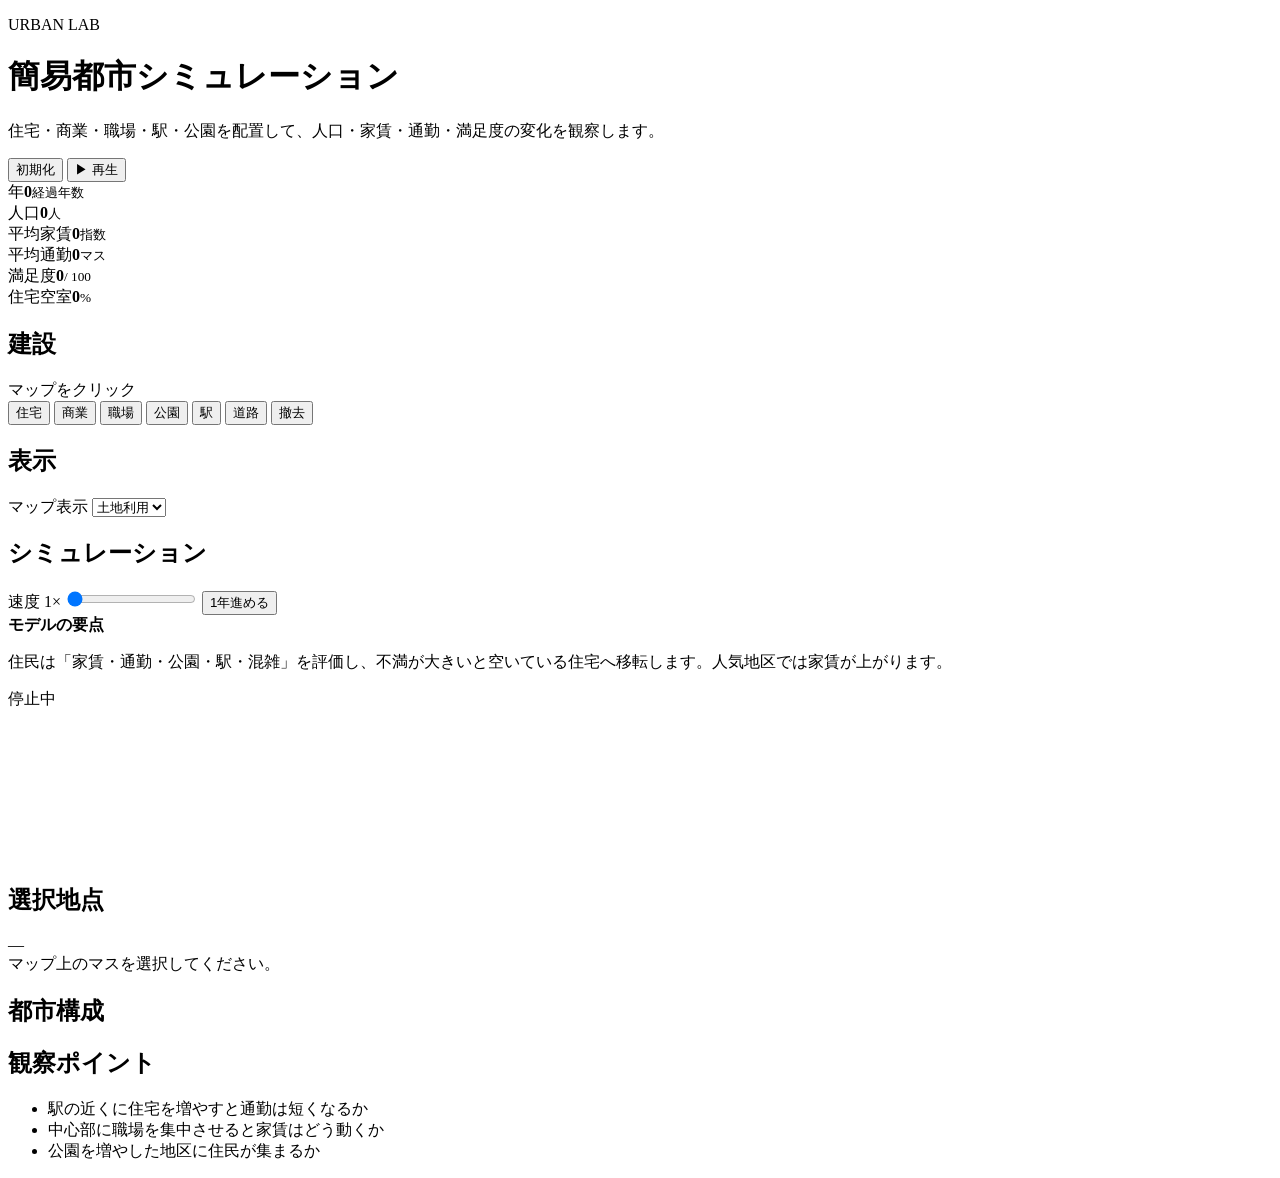
==== urban-sim/index.html @ fc6b77a6 "Add Urban Lab simulation UI" ====
<!doctype html>
<html lang="ja">
<head>
  <meta charset="utf-8" />
  <meta name="viewport" content="width=device-width,initial-scale=1" />
  <meta name="theme-color" content="#0b1020" />
  <title>Urban Lab — 簡易都市シミュレーション</title>
  <link rel="stylesheet" href="./style.css" />
</head>
<body>
  <main class="app-shell">
    <header class="topbar">
      <div>
        <p class="eyebrow">URBAN LAB</p>
        <h1>簡易都市シミュレーション</h1>
        <p class="subtitle">住宅・商業・職場・駅・公園を配置して、人口・家賃・通勤・満足度の変化を観察します。</p>
      </div>
      <div class="header-actions">
        <button id="resetBtn" class="button ghost" type="button">初期化</button>
        <button id="playBtn" class="button primary" type="button">▶ 再生</button>
      </div>
    </header>

    <section class="kpis" aria-label="都市指標">
      <article class="kpi"><span>年</span><strong id="yearStat">0</strong><small>経過年数</small></article>
      <article class="kpi"><span>人口</span><strong id="populationStat">0</strong><small>人</small></article>
      <article class="kpi"><span>平均家賃</span><strong id="rentStat">0</strong><small>指数</small></article>
      <article class="kpi"><span>平均通勤</span><strong id="commuteStat">0</strong><small>マス</small></article>
      <article class="kpi"><span>満足度</span><strong id="satisfactionStat">0</strong><small>/ 100</small></article>
      <article class="kpi"><span>住宅空室</span><strong id="vacancyStat">0</strong><small>%</small></article>
    </section>

    <section class="workspace">
      <aside class="panel controls-panel">
        <div class="panel-section">
          <div class="section-heading">
            <h2>建設</h2>
            <span>マップをクリック</span>
          </div>
          <div id="toolPalette" class="tool-grid" role="group" aria-label="建設ツール">
            <button class="tool active" data-tool="residential" type="button"><i class="swatch residential"></i><span>住宅</span></button>
            <button class="tool" data-tool="commercial" type="button"><i class="swatch commercial"></i><span>商業</span></button>
            <button class="tool" data-tool="office" type="button"><i class="swatch office"></i><span>職場</span></button>
            <button class="tool" data-tool="park" type="button"><i class="swatch park"></i><span>公園</span></button>
            <button class="tool" data-tool="station" type="button"><i class="swatch station"></i><span>駅</span></button>
            <button class="tool" data-tool="road" type="button"><i class="swatch road"></i><span>道路</span></button>
            <button class="tool danger" data-tool="empty" type="button"><i class="swatch empty"></i><span>撤去</span></button>
          </div>
        </div>

        <div class="panel-section">
          <div class="section-heading">
            <h2>表示</h2>
          </div>
          <label class="field-label" for="viewMode">マップ表示</label>
          <select id="viewMode" class="select">
            <option value="landuse">土地利用</option>
            <option value="rent">家賃</option>
            <option value="satisfaction">満足度</option>
            <option value="density">人口密度</option>
          </select>
        </div>

        <div class="panel-section">
          <div class="section-heading">
            <h2>シミュレーション</h2>
          </div>
          <label class="field-label" for="speedRange">速度 <span id="speedLabel">1×</span></label>
          <input id="speedRange" type="range" min="1" max="5" value="1" step="1" />
          <button id="stepBtn" class="button full" type="button">1年進める</button>
        </div>

        <div class="panel-section info-box">
          <strong>モデルの要点</strong>
          <p>住民は「家賃・通勤・公園・駅・混雑」を評価し、不満が大きいと空いている住宅へ移転します。人気地区では家賃が上がります。</p>
        </div>
      </aside>

      <section class="map-panel" aria-label="都市マップ">
        <div class="map-toolbar">
          <div class="legend" id="legend"></div>
          <span id="runState" class="run-state">停止中</span>
        </div>
        <div class="canvas-wrap">
          <canvas id="cityCanvas" aria-label="都市グリッド"></canvas>
          <div id="cellTooltip" class="tooltip" hidden></div>
        </div>
      </section>

      <aside class="panel detail-panel">
        <div class="panel-section">
          <div class="section-heading"><h2>選択地点</h2><span id="selectedCoord">—</span></div>
          <div id="cellDetails" class="detail-list muted">マップ上のマスを選択してください。</div>
        </div>

        <div class="panel-section">
          <div class="section-heading"><h2>都市構成</h2></div>
          <div id="composition" class="composition"></div>
        </div>

        <div class="panel-section">
          <div class="section-heading"><h2>観察ポイント</h2></div>
          <ul class="tips">
            <li>駅の近くに住宅を増やすと通勤は短くなるか</li>
            <li>中心部に職場を集中させると家賃はどう動くか</li>
            <li>公園を増やした地区に住民が集まるか</li>
          </ul>
        </div>
      </aside>
    </section>
  </main>

  <script src="./app.js"></script>
</body>
</html>
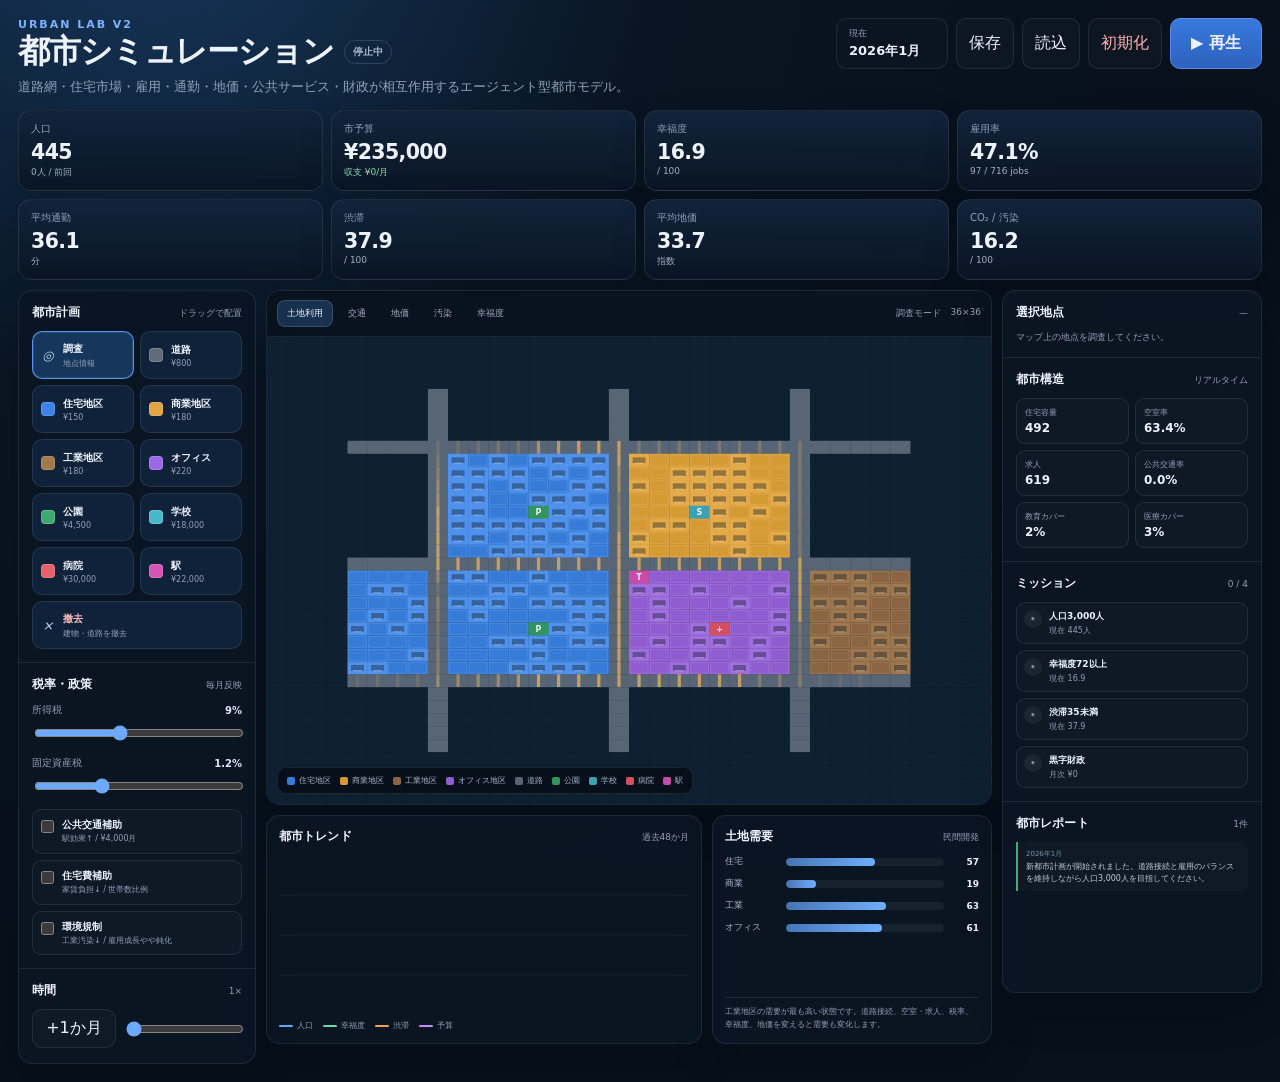
==== commit bfdb7762: "feat: rebuild Urban Lab as causal city simulator" ====
--- a/urban-sim/index.html
+++ b/urban-sim/index.html
@@ -3,108 +3,145 @@
 <head>
   <meta charset="utf-8" />
   <meta name="viewport" content="width=device-width,initial-scale=1" />
-  <meta name="theme-color" content="#0b1020" />
-  <title>Urban Lab — 簡易都市シミュレーション</title>
+  <meta name="theme-color" content="#09101b" />
+  <title>Urban Lab V2 — 都市シミュレーション</title>
   <link rel="stylesheet" href="./style.css" />
 </head>
 <body>
   <main class="app-shell">
     <header class="topbar">
-      <div>
-        <p class="eyebrow">URBAN LAB</p>
-        <h1>簡易都市シミュレーション</h1>
-        <p class="subtitle">住宅・商業・職場・駅・公園を配置して、人口・家賃・通勤・満足度の変化を観察します。</p>
+      <div class="brand-block">
+        <p class="eyebrow">URBAN LAB V2</p>
+        <div class="title-row">
+          <h1>都市シミュレーション</h1>
+          <span class="sim-badge" id="simBadge">停止中</span>
+        </div>
+        <p class="subtitle">道路網・住宅市場・雇用・通勤・地価・公共サービス・財政が相互作用するエージェント型都市モデル。</p>
       </div>
-      <div class="header-actions">
-        <button id="resetBtn" class="button ghost" type="button">初期化</button>
+      <div class="top-actions">
+        <div class="date-box"><span>現在</span><strong id="dateStat">2026年1月</strong></div>
+        <button id="saveBtn" class="button ghost" type="button">保存</button>
+        <button id="loadBtn" class="button ghost" type="button">読込</button>
+        <button id="resetBtn" class="button ghost danger-outline" type="button">初期化</button>
         <button id="playBtn" class="button primary" type="button">▶ 再生</button>
       </div>
     </header>
 
-    <section class="kpis" aria-label="都市指標">
-      <article class="kpi"><span>年</span><strong id="yearStat">0</strong><small>経過年数</small></article>
-      <article class="kpi"><span>人口</span><strong id="populationStat">0</strong><small>人</small></article>
-      <article class="kpi"><span>平均家賃</span><strong id="rentStat">0</strong><small>指数</small></article>
-      <article class="kpi"><span>平均通勤</span><strong id="commuteStat">0</strong><small>マス</small></article>
-      <article class="kpi"><span>満足度</span><strong id="satisfactionStat">0</strong><small>/ 100</small></article>
-      <article class="kpi"><span>住宅空室</span><strong id="vacancyStat">0</strong><small>%</small></article>
+    <section class="headline-kpis" aria-label="都市主要指標">
+      <article class="headline-card"><span>人口</span><strong id="populationStat">0</strong><small id="populationDelta">—</small></article>
+      <article class="headline-card"><span>市予算</span><strong id="budgetStat">¥0</strong><small id="balanceStat">収支 ¥0/月</small></article>
+      <article class="headline-card"><span>幸福度</span><strong id="happinessStat">0</strong><small>/ 100</small></article>
+      <article class="headline-card"><span>雇用率</span><strong id="employmentStat">0%</strong><small id="jobsStat">0 jobs</small></article>
+      <article class="headline-card"><span>平均通勤</span><strong id="commuteStat">0</strong><small>分</small></article>
+      <article class="headline-card"><span>渋滞</span><strong id="trafficStat">0</strong><small>/ 100</small></article>
+      <article class="headline-card"><span>平均地価</span><strong id="landValueStat">0</strong><small>指数</small></article>
+      <article class="headline-card"><span>CO₂ / 汚染</span><strong id="pollutionStat">0</strong><small>/ 100</small></article>
     </section>
 
     <section class="workspace">
-      <aside class="panel controls-panel">
+      <aside class="panel left-panel">
         <div class="panel-section">
-          <div class="section-heading">
-            <h2>建設</h2>
-            <span>マップをクリック</span>
-          </div>
-          <div id="toolPalette" class="tool-grid" role="group" aria-label="建設ツール">
-            <button class="tool active" data-tool="residential" type="button"><i class="swatch residential"></i><span>住宅</span></button>
-            <button class="tool" data-tool="commercial" type="button"><i class="swatch commercial"></i><span>商業</span></button>
-            <button class="tool" data-tool="office" type="button"><i class="swatch office"></i><span>職場</span></button>
-            <button class="tool" data-tool="park" type="button"><i class="swatch park"></i><span>公園</span></button>
-            <button class="tool" data-tool="station" type="button"><i class="swatch station"></i><span>駅</span></button>
-            <button class="tool" data-tool="road" type="button"><i class="swatch road"></i><span>道路</span></button>
-            <button class="tool danger" data-tool="empty" type="button"><i class="swatch empty"></i><span>撤去</span></button>
+          <div class="section-heading"><h2>都市計画</h2><span id="toolHint">ドラッグで配置</span></div>
+          <div id="toolPalette" class="tool-grid" role="group" aria-label="都市計画ツール">
+            <button class="tool active" data-tool="inspect" type="button"><i class="tool-icon inspect">◎</i><span><b>調査</b><small>地点情報</small></span></button>
+            <button class="tool" data-tool="road" type="button"><i class="swatch road"></i><span><b>道路</b><small>¥800</small></span></button>
+            <button class="tool" data-tool="residential" type="button"><i class="swatch residential"></i><span><b>住宅地区</b><small>¥150</small></span></button>
+            <button class="tool" data-tool="commercial" type="button"><i class="swatch commercial"></i><span><b>商業地区</b><small>¥180</small></span></button>
+            <button class="tool" data-tool="industrial" type="button"><i class="swatch industrial"></i><span><b>工業地区</b><small>¥180</small></span></button>
+            <button class="tool" data-tool="office" type="button"><i class="swatch office"></i><span><b>オフィス</b><small>¥220</small></span></button>
+            <button class="tool" data-tool="park" type="button"><i class="swatch park"></i><span><b>公園</b><small>¥4,500</small></span></button>
+            <button class="tool" data-tool="school" type="button"><i class="swatch school"></i><span><b>学校</b><small>¥18,000</small></span></button>
+            <button class="tool" data-tool="hospital" type="button"><i class="swatch hospital"></i><span><b>病院</b><small>¥30,000</small></span></button>
+            <button class="tool" data-tool="station" type="button"><i class="swatch station"></i><span><b>駅</b><small>¥22,000</small></span></button>
+            <button class="tool tool-wide danger" data-tool="bulldoze" type="button"><i class="tool-icon">×</i><span><b>撤去</b><small>建物・道路を撤去</small></span></button>
           </div>
         </div>
 
         <div class="panel-section">
-          <div class="section-heading">
-            <h2>表示</h2>
+          <div class="section-heading"><h2>税率・政策</h2><span>毎月反映</span></div>
+          <label class="slider-label" for="incomeTax"><span>所得税</span><b id="incomeTaxLabel">9%</b></label>
+          <input id="incomeTax" type="range" min="3" max="18" value="9" step="1" />
+          <label class="slider-label" for="propertyTax"><span>固定資産税</span><b id="propertyTaxLabel">1.2%</b></label>
+          <input id="propertyTax" type="range" min="0.4" max="3" value="1.2" step="0.1" />
+          <div class="policy-list">
+            <label class="policy"><input id="policyTransit" type="checkbox" /><span><b>公共交通補助</b><small>駅効果↑ / ¥4,000月</small></span></label>
+            <label class="policy"><input id="policyAffordable" type="checkbox" /><span><b>住宅費補助</b><small>家賃負担↓ / 世帯数比例</small></span></label>
+            <label class="policy"><input id="policyGreen" type="checkbox" /><span><b>環境規制</b><small>工業汚染↓ / 雇用成長やや鈍化</small></span></label>
           </div>
-          <label class="field-label" for="viewMode">マップ表示</label>
-          <select id="viewMode" class="select">
-            <option value="landuse">土地利用</option>
-            <option value="rent">家賃</option>
-            <option value="satisfaction">満足度</option>
-            <option value="density">人口密度</option>
-          </select>
+        </div>
+
+        <div class="panel-section compact-section">
+          <div class="section-heading"><h2>時間</h2><span id="speedLabel">1×</span></div>
+          <div class="time-controls">
+            <button id="stepBtn" class="button ghost" type="button">+1か月</button>
+            <input id="speedRange" type="range" min="1" max="8" value="1" step="1" />
+          </div>
+        </div>
+      </aside>
+
+      <section class="center-column">
+        <section class="map-panel">
+          <div class="map-toolbar">
+            <div class="layer-tabs" id="layerTabs">
+              <button class="layer active" data-layer="landuse">土地利用</button>
+              <button class="layer" data-layer="traffic">交通</button>
+              <button class="layer" data-layer="value">地価</button>
+              <button class="layer" data-layer="pollution">汚染</button>
+              <button class="layer" data-layer="happiness">幸福度</button>
+            </div>
+            <div class="map-meta"><span id="brushState">調査モード</span><span id="zoomState">36×36</span></div>
+          </div>
+          <div class="canvas-wrap">
+            <canvas id="cityCanvas" aria-label="都市マップ"></canvas>
+            <div id="tooltip" class="tooltip" hidden></div>
+            <div id="mapLegend" class="map-legend"></div>
+          </div>
+        </section>
+
+        <section class="dashboard-grid">
+          <article class="panel chart-card">
+            <div class="section-heading"><h2>都市トレンド</h2><span>過去48か月</span></div>
+            <canvas id="historyCanvas" aria-label="都市指標推移"></canvas>
+            <div class="chart-legend"><span><i class="line-dot pop"></i>人口</span><span><i class="line-dot happy"></i>幸福度</span><span><i class="line-dot traffic"></i>渋滞</span><span><i class="line-dot budget"></i>予算</span></div>
+          </article>
+
+          <article class="panel demand-card">
+            <div class="section-heading"><h2>土地需要</h2><span>民間開発</span></div>
+            <div class="demand-row"><span>住宅</span><div class="demand-track"><i id="demandR"></i></div><b id="demandRLabel">0</b></div>
+            <div class="demand-row"><span>商業</span><div class="demand-track"><i id="demandC"></i></div><b id="demandCLabel">0</b></div>
+            <div class="demand-row"><span>工業</span><div class="demand-track"><i id="demandI"></i></div><b id="demandILabel">0</b></div>
+            <div class="demand-row"><span>オフィス</span><div class="demand-track"><i id="demandO"></i></div><b id="demandOLabel">0</b></div>
+            <p class="explain" id="demandExplanation">道路接続・雇用・税率・地価・人口構成から需要を計算します。</p>
+          </article>
+        </section>
+      </section>
+
+      <aside class="panel right-panel">
+        <div class="panel-section">
+          <div class="section-heading"><h2>選択地点</h2><span id="selectedCoord">—</span></div>
+          <div id="cellDetails" class="detail-stack muted">マップ上の地点を調査してください。</div>
         </div>
 
         <div class="panel-section">
-          <div class="section-heading">
-            <h2>シミュレーション</h2>
+          <div class="section-heading"><h2>都市構造</h2><span>リアルタイム</span></div>
+          <div class="mini-stat-grid">
+            <div><span>住宅容量</span><b id="housingCapacityStat">0</b></div>
+            <div><span>空室率</span><b id="vacancyStat">0%</b></div>
+            <div><span>求人</span><b id="vacantJobsStat">0</b></div>
+            <div><span>公共交通率</span><b id="transitShareStat">0%</b></div>
+            <div><span>教育カバー</span><b id="schoolCoverageStat">0%</b></div>
+            <div><span>医療カバー</span><b id="healthCoverageStat">0%</b></div>
           </div>
-          <label class="field-label" for="speedRange">速度 <span id="speedLabel">1×</span></label>
-          <input id="speedRange" type="range" min="1" max="5" value="1" step="1" />
-          <button id="stepBtn" class="button full" type="button">1年進める</button>
-        </div>
-
-        <div class="panel-section info-box">
-          <strong>モデルの要点</strong>
-          <p>住民は「家賃・通勤・公園・駅・混雑」を評価し、不満が大きいと空いている住宅へ移転します。人気地区では家賃が上がります。</p>
-        </div>
-      </aside>
-
-      <section class="map-panel" aria-label="都市マップ">
-        <div class="map-toolbar">
-          <div class="legend" id="legend"></div>
-          <span id="runState" class="run-state">停止中</span>
-        </div>
-        <div class="canvas-wrap">
-          <canvas id="cityCanvas" aria-label="都市グリッド"></canvas>
-          <div id="cellTooltip" class="tooltip" hidden></div>
-        </div>
-      </section>
-
-      <aside class="panel detail-panel">
-        <div class="panel-section">
-          <div class="section-heading"><h2>選択地点</h2><span id="selectedCoord">—</span></div>
-          <div id="cellDetails" class="detail-list muted">マップ上のマスを選択してください。</div>
         </div>
 
         <div class="panel-section">
-          <div class="section-heading"><h2>都市構成</h2></div>
-          <div id="composition" class="composition"></div>
+          <div class="section-heading"><h2>ミッション</h2><span id="missionScore">0 / 4</span></div>
+          <div id="missions" class="mission-list"></div>
         </div>
 
-        <div class="panel-section">
-          <div class="section-heading"><h2>観察ポイント</h2></div>
-          <ul class="tips">
-            <li>駅の近くに住宅を増やすと通勤は短くなるか</li>
-            <li>中心部に職場を集中させると家賃はどう動くか</li>
-            <li>公園を増やした地区に住民が集まるか</li>
-          </ul>
+        <div class="panel-section grow-section">
+          <div class="section-heading"><h2>都市レポート</h2><span id="eventCount">0件</span></div>
+          <div id="eventLog" class="event-log"></div>
         </div>
       </aside>
     </section>
--- a/urban-sim/style.css
+++ b/urban-sim/style.css
@@ -0,0 +1,184 @@
+:root {
+  color-scheme: dark;
+  font-family: Inter, ui-sans-serif, system-ui, -apple-system, BlinkMacSystemFont, "Segoe UI", sans-serif;
+  background: #07101b;
+  color: #edf4ff;
+  --bg: #07101b;
+  --panel: rgba(11, 22, 36, .94);
+  --panel-2: rgba(16, 30, 49, .96);
+  --panel-3: rgba(21, 39, 62, .96);
+  --line: rgba(255,255,255,.085);
+  --line-strong: rgba(255,255,255,.14);
+  --muted: #91a1b8;
+  --accent: #67a5ff;
+  --accent-2: #8fc2ff;
+  --green: #66d69a;
+  --yellow: #f5c85e;
+  --red: #f17178;
+}
+
+* { box-sizing: border-box; }
+html, body { margin: 0; min-height: 100%; background: radial-gradient(circle at 12% -10%, #17375d 0, #091522 31%, var(--bg) 66%); }
+body { min-height: 100vh; }
+button, select, input { font: inherit; }
+button { color: inherit; }
+button:focus-visible, input:focus-visible { outline: 2px solid var(--accent); outline-offset: 2px; }
+
+.app-shell { width: min(1900px, 100%); margin: 0 auto; padding: 18px; }
+.topbar { display: flex; align-items: flex-start; justify-content: space-between; gap: 18px; margin-bottom: 14px; }
+.brand-block { min-width: 0; }
+.eyebrow { margin: 0 0 4px; color: #7db2ff; font-size: 11px; font-weight: 900; letter-spacing: .18em; }
+.title-row { display: flex; align-items: center; gap: 10px; }
+h1 { margin: 0; font-size: clamp(24px, 2.5vw, 38px); letter-spacing: -.035em; line-height: 1.05; }
+.sim-badge { padding: 4px 8px; border: 1px solid var(--line-strong); border-radius: 999px; color: #a8b6c9; font-size: 10px; font-weight: 800; }
+.sim-badge.running { color: #7de0a9; border-color: rgba(102,214,154,.35); background: rgba(102,214,154,.09); }
+.subtitle { margin: 8px 0 0; max-width: 850px; color: var(--muted); font-size: 13px; line-height: 1.5; }
+.top-actions { display: flex; align-items: stretch; gap: 8px; flex-wrap: wrap; justify-content: flex-end; }
+.date-box { min-width: 112px; padding: 8px 12px; border: 1px solid var(--line); border-radius: 11px; background: var(--panel); }
+.date-box span { display: block; color: var(--muted); font-size: 9px; }
+.date-box strong { display: block; margin-top: 2px; font-size: 13px; }
+
+.button { min-height: 38px; padding: 8px 12px; border: 1px solid var(--line); border-radius: 10px; background: #14263e; cursor: pointer; transition: transform .12s ease, border-color .12s ease, background .12s ease; }
+.button:hover { border-color: rgba(103,165,255,.55); background: #19304e; }
+.button:active { transform: translateY(1px); }
+.button.primary { background: linear-gradient(180deg, #3979df, #2d62bd); border-color: #568de9; font-weight: 850; min-width: 92px; }
+.button.ghost { background: rgba(255,255,255,.025); }
+.button.danger-outline { color: #ffb1b5; }
+
+.headline-kpis { display: grid; grid-template-columns: repeat(8, minmax(0,1fr)); gap: 8px; margin-bottom: 10px; }
+.headline-card { min-width: 0; padding: 11px 12px; border: 1px solid var(--line); border-radius: 13px; background: linear-gradient(180deg, rgba(19,36,58,.96), rgba(10,22,37,.94)); box-shadow: 0 10px 35px rgba(0,0,0,.12); }
+.headline-card span, .headline-card small { display: block; overflow: hidden; text-overflow: ellipsis; white-space: nowrap; }
+.headline-card span { color: var(--muted); font-size: 10px; }
+.headline-card strong { display: block; margin: 4px 0 2px; font-size: clamp(17px, 1.6vw, 23px); letter-spacing: -.03em; }
+.headline-card small { color: #9fb0c6; font-size: 9px; }
+
+.workspace { display: grid; grid-template-columns: 252px minmax(0,1fr) 286px; gap: 10px; align-items: start; }
+.panel, .map-panel { border: 1px solid var(--line); border-radius: 14px; background: var(--panel); overflow: hidden; box-shadow: 0 16px 45px rgba(0,0,0,.14); }
+.left-panel, .right-panel { position: sticky; top: 10px; max-height: calc(100vh - 20px); overflow: auto; scrollbar-width: thin; }
+.panel-section { padding: 13px; border-bottom: 1px solid var(--line); }
+.panel-section:last-child { border-bottom: 0; }
+.compact-section { padding-bottom: 15px; }
+.section-heading { display: flex; justify-content: space-between; align-items: baseline; gap: 10px; margin-bottom: 10px; }
+.section-heading h2 { margin: 0; font-size: 12px; letter-spacing: .01em; }
+.section-heading span { color: var(--muted); font-size: 9px; }
+
+.tool-grid { display: grid; grid-template-columns: 1fr 1fr; gap: 6px; }
+.tool { display: flex; align-items: center; min-width: 0; min-height: 48px; padding: 7px 8px; gap: 8px; text-align: left; border: 1px solid var(--line); border-radius: 10px; background: #102239; cursor: pointer; transition: border-color .12s ease, background .12s ease, transform .12s ease; }
+.tool:hover { border-color: rgba(103,165,255,.5); background: #152b47; }
+.tool:active { transform: translateY(1px); }
+.tool.active { border-color: rgba(103,165,255,.85); background: #17365c; box-shadow: inset 0 0 0 1px rgba(103,165,255,.18); }
+.tool-wide { grid-column: 1 / -1; }
+.tool > span { min-width: 0; }
+.tool b, .tool small { display: block; overflow: hidden; text-overflow: ellipsis; white-space: nowrap; }
+.tool b { font-size: 10px; }
+.tool small { margin-top: 2px; color: var(--muted); font-size: 8px; }
+.tool.danger b { color: #ffc0c3; }
+.swatch, .tool-icon { width: 14px; height: 14px; flex: 0 0 auto; border-radius: 4px; border: 1px solid rgba(255,255,255,.16); }
+.tool-icon { display: grid; place-items: center; border: 0; color: #bad1ee; font-size: 13px; }
+.swatch.road { background:#5f6b79; }
+.swatch.residential { background:#3f82e7; }
+.swatch.commercial { background:#e2a443; }
+.swatch.industrial { background:#a1784c; }
+.swatch.office { background:#9b69e8; }
+.swatch.park { background:#3faa72; }
+.swatch.school { background:#48b7c8; }
+.swatch.hospital { background:#e66070; }
+.swatch.station { background:#d654b4; }
+
+.slider-label { display: flex; justify-content: space-between; align-items: center; margin: 10px 0 5px; color: var(--muted); font-size: 10px; }
+.slider-label b { color: #dce9fb; }
+input[type="range"] { width: 100%; height: 18px; accent-color: #6da9ff; }
+.policy-list { display: grid; gap: 6px; margin-top: 10px; }
+.policy { display: flex; gap: 8px; align-items: flex-start; padding: 8px; border: 1px solid var(--line); border-radius: 9px; background: rgba(255,255,255,.02); cursor: pointer; }
+.policy input { margin: 2px 0 0; accent-color: #6da9ff; }
+.policy span { min-width: 0; }
+.policy b, .policy small { display: block; }
+.policy b { font-size: 10px; }
+.policy small { margin-top: 2px; color: var(--muted); font-size: 8px; line-height: 1.35; }
+.time-controls { display: grid; grid-template-columns: 84px 1fr; align-items: center; gap: 8px; }
+
+.center-column { min-width: 0; display: grid; gap: 10px; }
+.map-toolbar { min-height: 46px; padding: 8px 10px; display: flex; justify-content: space-between; align-items: center; gap: 10px; border-bottom: 1px solid var(--line); background: rgba(9,19,31,.82); }
+.layer-tabs { display: flex; gap: 5px; flex-wrap: wrap; }
+.layer { padding: 6px 9px; border: 1px solid transparent; border-radius: 8px; background: transparent; color: #9caec5; font-size: 9px; cursor: pointer; }
+.layer:hover { background: rgba(255,255,255,.035); }
+.layer.active { color: #eaf3ff; border-color: var(--line-strong); background: #17314f; }
+.map-meta { display: flex; gap: 10px; color: var(--muted); font-size: 9px; white-space: nowrap; }
+.canvas-wrap { position: relative; width: 100%; aspect-ratio: 1.55 / 1; min-height: 510px; overflow: hidden; background: #06101a; }
+#cityCanvas { display: block; width: 100%; height: 100%; cursor: crosshair; touch-action: none; }
+.tooltip { position: absolute; z-index: 12; max-width: 220px; padding: 8px 10px; transform: translate(12px, 12px); pointer-events: none; border: 1px solid var(--line-strong); border-radius: 9px; background: rgba(5,12,20,.96); box-shadow: 0 12px 35px rgba(0,0,0,.35); color: #dfeafb; font-size: 9px; line-height: 1.45; }
+.tooltip strong { font-size: 10px; }
+.map-legend { position: absolute; left: 10px; bottom: 10px; display: flex; flex-wrap: wrap; gap: 6px 9px; max-width: calc(100% - 20px); padding: 7px 9px; border: 1px solid var(--line); border-radius: 9px; background: rgba(5,12,20,.8); backdrop-filter: blur(8px); color: #aab9cc; font-size: 8px; pointer-events: none; }
+.legend-item { display: inline-flex; align-items: center; gap: 4px; }
+.legend-dot { width: 8px; height: 8px; border-radius: 2px; }
+
+.dashboard-grid { display: grid; grid-template-columns: minmax(0,1.7fr) minmax(280px,.8fr); gap: 10px; }
+.chart-card, .demand-card { padding: 12px; }
+#historyCanvas { display: block; width: 100%; height: 160px; }
+.chart-legend { display: flex; flex-wrap: wrap; gap: 10px; margin-top: 5px; color: var(--muted); font-size: 8px; }
+.line-dot { display: inline-block; width: 14px; height: 2px; margin-right: 4px; vertical-align: middle; border-radius: 999px; }
+.line-dot.pop { background:#66a7ff; }.line-dot.happy { background:#6bd9a2; }.line-dot.traffic { background:#f0a35f; }.line-dot.budget { background:#c68bff; }
+.demand-card { display: flex; flex-direction: column; }
+.demand-row { display: grid; grid-template-columns: 54px 1fr 28px; gap: 7px; align-items: center; margin-bottom: 9px; font-size: 9px; }
+.demand-row > span { color: #aab8ca; }
+.demand-row > b { text-align: right; font-size: 9px; }
+.demand-track { height: 8px; overflow: hidden; border-radius: 999px; background: rgba(255,255,255,.055); }
+.demand-track i { display: block; height: 100%; width: 0; border-radius: inherit; background: linear-gradient(90deg,#4774b3,#6faeff); transition: width .2s ease; }
+.explain { margin: auto 0 0; padding-top: 8px; border-top: 1px solid var(--line); color: var(--muted); font-size: 8px; line-height: 1.55; }
+
+.detail-stack { display: grid; gap: 7px; font-size: 9px; }
+.detail-row { display: flex; justify-content: space-between; gap: 10px; padding-bottom: 6px; border-bottom: 1px solid rgba(255,255,255,.05); }
+.detail-row:last-child { padding-bottom: 0; border-bottom: 0; }
+.detail-row span { color: var(--muted); }
+.detail-row b { text-align: right; font-size: 9px; }
+.muted { color: var(--muted); }
+.mini-stat-grid { display: grid; grid-template-columns: 1fr 1fr; gap: 6px; }
+.mini-stat-grid > div { padding: 8px; border: 1px solid var(--line); border-radius: 9px; background: rgba(255,255,255,.018); }
+.mini-stat-grid span, .mini-stat-grid b { display: block; }
+.mini-stat-grid span { color: var(--muted); font-size: 8px; }
+.mini-stat-grid b { margin-top: 3px; font-size: 12px; }
+.mission-list { display: grid; gap: 6px; }
+.mission { display: grid; grid-template-columns: 18px 1fr; gap: 7px; align-items: start; padding: 7px; border: 1px solid var(--line); border-radius: 9px; background: rgba(255,255,255,.018); }
+.mission .check { width: 18px; height: 18px; display: grid; place-items: center; border-radius: 50%; background: rgba(255,255,255,.06); color: #7f91a8; font-size: 9px; font-weight: 900; }
+.mission.done .check { background: rgba(102,214,154,.16); color: #72dfa5; }
+.mission b, .mission small { display: block; }
+.mission b { font-size: 9px; }.mission small { margin-top: 2px; color: var(--muted); font-size: 8px; }
+.grow-section { min-height: 190px; }
+.event-log { display: grid; gap: 7px; max-height: 265px; overflow: auto; scrollbar-width: thin; }
+.event { padding: 7px 8px; border-left: 2px solid #466a94; border-radius: 0 7px 7px 0; background: rgba(255,255,255,.018); }
+.event.good { border-left-color: #4ba87a; }.event.warn { border-left-color: #d7a04c; }.event.bad { border-left-color: #cc6670; }
+.event time { display: block; color: #7890aa; font-size: 7px; }.event p { margin: 2px 0 0; color: #c3d0df; font-size: 8px; line-height: 1.45; }
+
+@media (max-width: 1500px) {
+  .headline-kpis { grid-template-columns: repeat(4,1fr); }
+  .workspace { grid-template-columns: 238px minmax(0,1fr) 260px; }
+  .canvas-wrap { min-height: 455px; }
+}
+@media (max-width: 1180px) {
+  .workspace { grid-template-columns: 220px minmax(0,1fr); }
+  .right-panel { position: static; grid-column: 1 / -1; max-height: none; display: grid; grid-template-columns: repeat(4,1fr); }
+  .right-panel .panel-section { border-bottom: 0; border-right: 1px solid var(--line); }
+  .right-panel .panel-section:last-child { border-right: 0; }
+  .dashboard-grid { grid-template-columns: 1fr; }
+}
+@media (max-width: 820px) {
+  .app-shell { padding: 10px; }
+  .topbar { flex-direction: column; }
+  .top-actions { width: 100%; justify-content: flex-start; }
+  .headline-kpis { grid-template-columns: repeat(2,1fr); }
+  .workspace { grid-template-columns: 1fr; }
+  .left-panel, .right-panel { position: static; max-height: none; }
+  .center-column { order: 1; }.left-panel { order: 2; }.right-panel { order: 3; grid-column: auto; display: block; }
+  .right-panel .panel-section { border-right: 0; border-bottom: 1px solid var(--line); }
+  .canvas-wrap { min-height: 390px; aspect-ratio: 1 / 1; }
+  .map-toolbar { align-items: flex-start; flex-direction: column; }
+  .tool-grid { grid-template-columns: repeat(3,1fr); }
+  .tool-wide { grid-column: auto; }
+}
+@media (max-width: 520px) {
+  .headline-kpis { grid-template-columns: repeat(2,1fr); }
+  .tool-grid { grid-template-columns: repeat(2,1fr); }
+  .canvas-wrap { min-height: 340px; }
+  .date-box { width: 100%; }
+  .top-actions .button { flex: 1; }
+}
